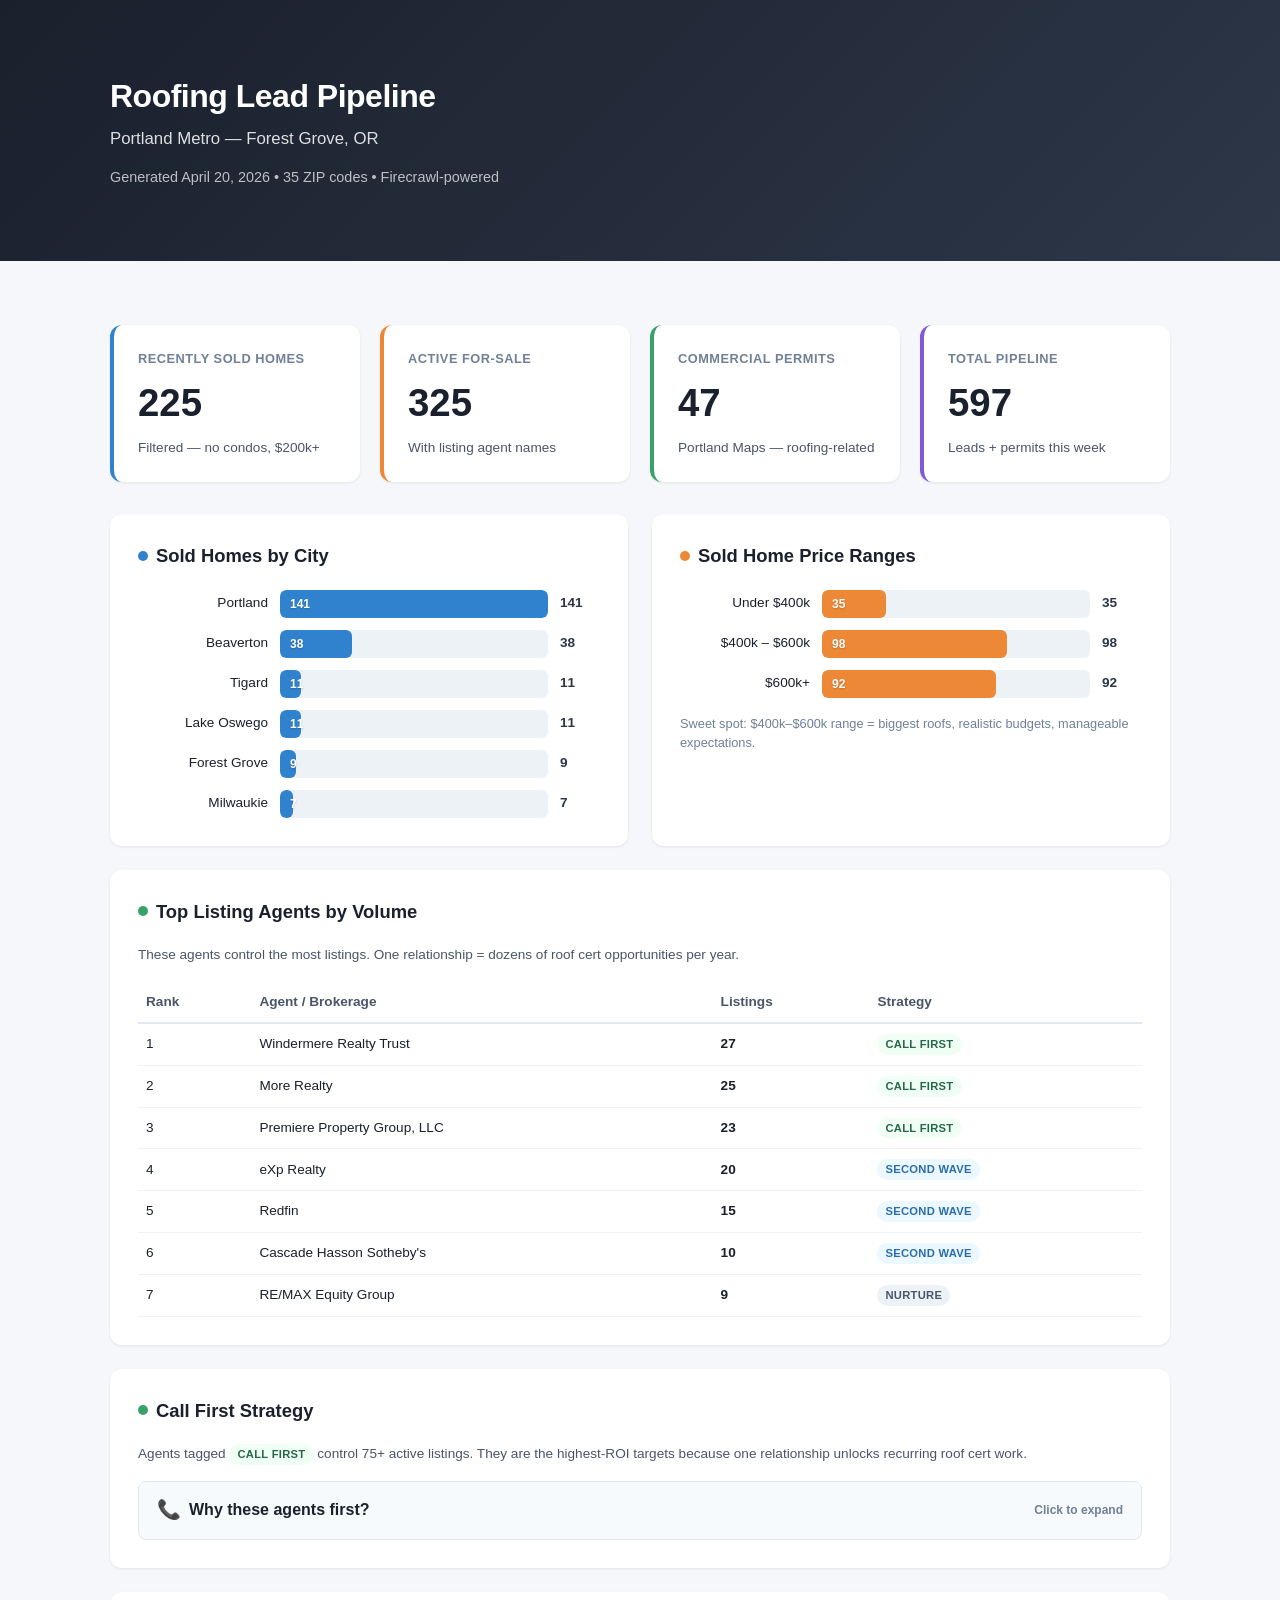
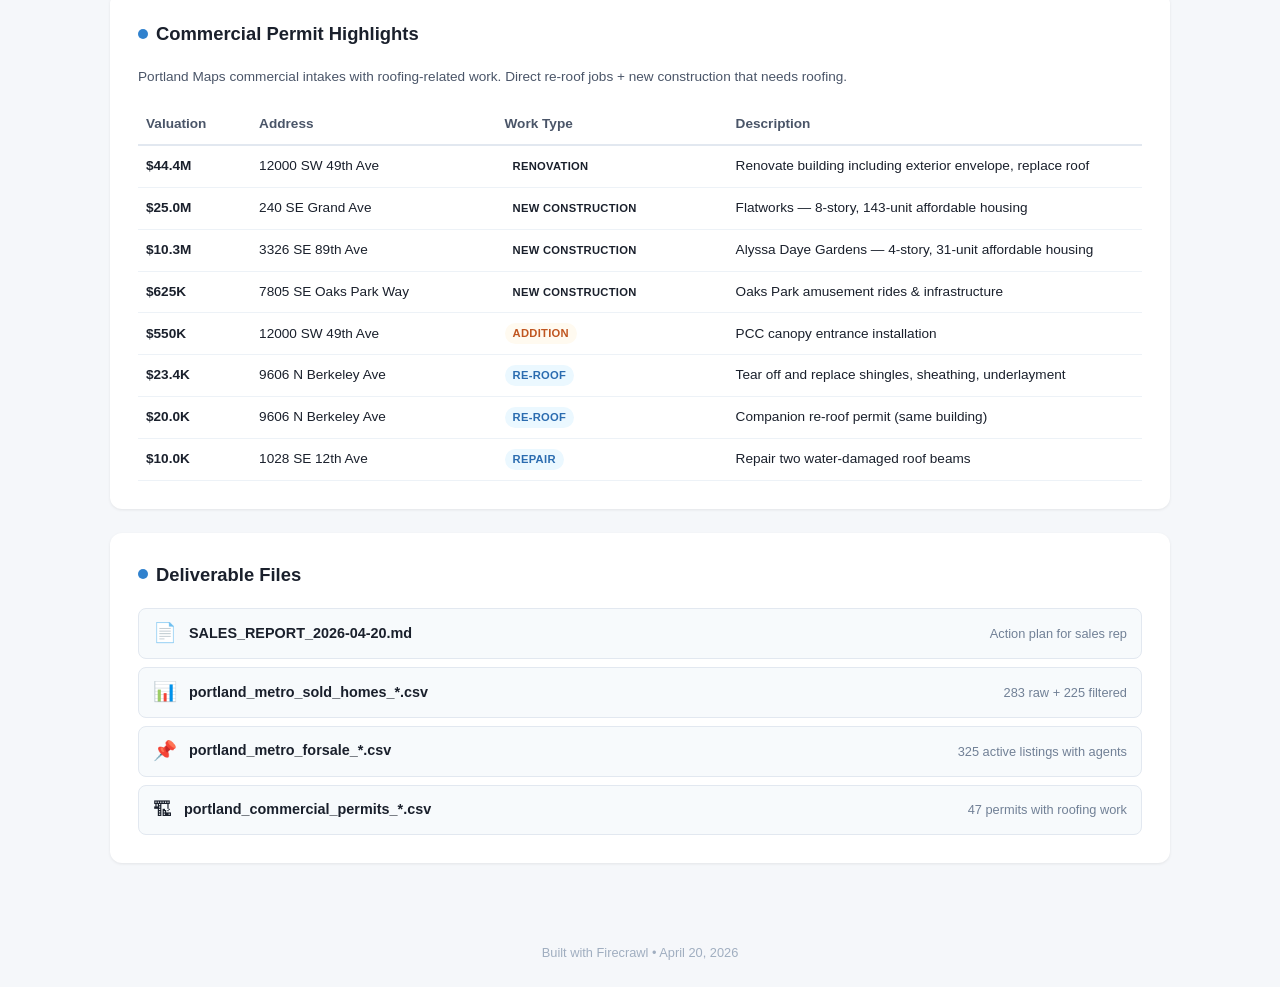
==== roofing-leads-dashboard/index.html @ 5775a107 "Add roofing leads dashboard for Portland Metro" ====
<!DOCTYPE html>
<html lang="en">
<head>
<meta charset="UTF-8">
<meta name="viewport" content="width=device-width, initial-scale=1.0">
<title>Roofing Lead Pipeline Dashboard</title>
<style>
  * { box-sizing: border-box; margin: 0; padding: 0; }
  body {
    font-family: -apple-system, BlinkMacSystemFont, "Segoe UI", Roboto, Helvetica, Arial, sans-serif;
    background: #f5f7fa;
    color: #1a202c;
    line-height: 1.5;
  }
  .container { max-width: 1100px; margin: 0 auto; padding: 32px 20px; }
  header {
    background: linear-gradient(135deg, #1a202c 0%, #2d3748 100%);
    color: #fff;
    padding: 40px 0;
    margin-bottom: 32px;
  }
  header h1 { font-size: 2rem; font-weight: 700; letter-spacing: -0.5px; }
  header p { opacity: 0.85; margin-top: 6px; font-size: 1.05rem; }
  header .meta { margin-top: 16px; font-size: 0.9rem; opacity: 0.7; }

  .kpi-grid {
    display: grid;
    grid-template-columns: repeat(auto-fit, minmax(220px, 1fr));
    gap: 20px;
    margin-bottom: 32px;
  }
  .kpi-card {
    background: #fff;
    border-radius: 12px;
    padding: 24px;
    box-shadow: 0 1px 3px rgba(0,0,0,0.08);
    border-left: 4px solid #3182ce;
  }
  .kpi-card.orange { border-left-color: #ed8936; }
  .kpi-card.green { border-left-color: #38a169; }
  .kpi-card.purple { border-left-color: #805ad5; }
  .kpi-label { font-size: 0.8rem; text-transform: uppercase; letter-spacing: 0.5px; color: #718096; font-weight: 600; }
  .kpi-value { font-size: 2.4rem; font-weight: 800; margin: 6px 0; color: #1a202c; }
  .kpi-sub { font-size: 0.85rem; color: #4a5568; }

  .section {
    background: #fff;
    border-radius: 12px;
    padding: 28px;
    margin-bottom: 24px;
    box-shadow: 0 1px 3px rgba(0,0,0,0.08);
  }
  .section h2 {
    font-size: 1.15rem;
    font-weight: 700;
    margin-bottom: 20px;
    display: flex;
    align-items: center;
    gap: 8px;
  }
  .section h2 .dot {
    width: 10px; height: 10px; border-radius: 50%; background: #3182ce; display: inline-block;
  }
  .section h2 .dot.orange { background: #ed8936; }
  .section h2 .dot.green { background: #38a169; }

  .bar-chart { display: flex; flex-direction: column; gap: 12px; }
  .bar-row { display: flex; align-items: center; gap: 12px; }
  .bar-label { width: 130px; font-size: 0.85rem; font-weight: 500; text-align: right; flex-shrink: 0; }
  .bar-track { flex: 1; background: #edf2f7; border-radius: 6px; height: 28px; overflow: hidden; position: relative; }
  .bar-fill { height: 100%; border-radius: 6px; transition: width 0.6s ease; display: flex; align-items: center; padding-left: 10px; }
  .bar-fill.blue { background: #3182ce; }
  .bar-fill.orange { background: #ed8936; }
  .bar-fill.green { background: #38a169; }
  .bar-fill.purple { background: #805ad5; }
  .bar-value { font-size: 0.75rem; font-weight: 700; color: #fff; text-shadow: 0 1px 2px rgba(0,0,0,0.2); }
  .bar-count { width: 40px; font-size: 0.85rem; font-weight: 700; color: #2d3748; text-align: left; }

  .two-col { display: grid; grid-template-columns: 1fr 1fr; gap: 24px; }
  @media (max-width: 768px) { .two-col { grid-template-columns: 1fr; } }

  table { width: 100%; border-collapse: collapse; font-size: 0.85rem; }
  th { text-align: left; padding: 10px 8px; border-bottom: 2px solid #e2e8f0; color: #4a5568; font-weight: 600; }
  td { padding: 10px 8px; border-bottom: 1px solid #edf2f7; }
  tr:hover td { background: #f7fafc; }
  .truncate { max-width: 280px; overflow: hidden; text-overflow: ellipsis; white-space: nowrap; }
  .badge {
    display: inline-block; padding: 2px 8px; border-radius: 12px; font-size: 0.7rem; font-weight: 700;
    text-transform: uppercase; letter-spacing: 0.3px;
  }
  .badge.blue { background: #ebf8ff; color: #2b6cb0; }
  .badge.orange { background: #fffaf0; color: #c05621; }
  .badge.green { background: #f0fff4; color: #276749; }
  .badge.gray { background: #edf2f7; color: #4a5568; }

  .file-list { display: flex; flex-direction: column; gap: 8px; }
  .file-item {
    display: flex; align-items: center; gap: 12px; padding: 10px 14px;
    background: #f7fafc; border-radius: 8px; border: 1px solid #e2e8f0;
  }
  .file-icon { font-size: 1.2rem; }
  .file-name { font-weight: 600; font-size: 0.9rem; }
  .file-desc { font-size: 0.8rem; color: #718096; margin-left: auto; }

  footer {
    text-align: center; padding: 24px; color: #a0aec0; font-size: 0.8rem;
  }
</style>
</head>
<body>

<header>
  <div class="container">
    <h1>Roofing Lead Pipeline</h1>
    <p>Portland Metro &mdash; Forest Grove, OR</p>
    <div class="meta">Generated April 20, 2026 &bull; 35 ZIP codes &bull; Firecrawl-powered</div>
  </div>
</header>

<div class="container">

  <!-- KPIs -->
  <div class="kpi-grid">
    <div class="kpi-card">
      <div class="kpi-label">Recently Sold Homes</div>
      <div class="kpi-value">225</div>
      <div class="kpi-sub">Filtered &mdash; no condos, $200k+</div>
    </div>
    <div class="kpi-card orange">
      <div class="kpi-label">Active For-Sale</div>
      <div class="kpi-value">325</div>
      <div class="kpi-sub">With listing agent names</div>
    </div>
    <div class="kpi-card green">
      <div class="kpi-label">Commercial Permits</div>
      <div class="kpi-value">47</div>
      <div class="kpi-sub">Portland Maps &mdash; roofing-related</div>
    </div>
    <div class="kpi-card purple">
      <div class="kpi-label">Total Pipeline</div>
      <div class="kpi-value">597</div>
      <div class="kpi-sub">Leads + permits this week</div>
    </div>
  </div>

  <div class="two-col">
    <!-- Sold by City -->
    <div class="section">
      <h2><span class="dot blue"></span> Sold Homes by City</h2>
      <div class="bar-chart">
        <div class="bar-row">
          <div class="bar-label">Portland</div>
          <div class="bar-track"><div class="bar-fill blue" style="width:100%"><span class="bar-value">141</span></div></div>
          <div class="bar-count">141</div>
        </div>
        <div class="bar-row">
          <div class="bar-label">Beaverton</div>
          <div class="bar-track"><div class="bar-fill blue" style="width:27%"><span class="bar-value">38</span></div></div>
          <div class="bar-count">38</div>
        </div>
        <div class="bar-row">
          <div class="bar-label">Tigard</div>
          <div class="bar-track"><div class="bar-fill blue" style="width:8%"><span class="bar-value">11</span></div></div>
          <div class="bar-count">11</div>
        </div>
        <div class="bar-row">
          <div class="bar-label">Lake Oswego</div>
          <div class="bar-track"><div class="bar-fill blue" style="width:8%"><span class="bar-value">11</span></div></div>
          <div class="bar-count">11</div>
        </div>
        <div class="bar-row">
          <div class="bar-label">Forest Grove</div>
          <div class="bar-track"><div class="bar-fill blue" style="width:6%"><span class="bar-value">9</span></div></div>
          <div class="bar-count">9</div>
        </div>
        <div class="bar-row">
          <div class="bar-label">Milwaukie</div>
          <div class="bar-track"><div class="bar-fill blue" style="width:5%"><span class="bar-value">7</span></div></div>
          <div class="bar-count">7</div>
        </div>
      </div>
    </div>

    <!-- Price Distribution -->
    <div class="section">
      <h2><span class="dot orange"></span> Sold Home Price Ranges</h2>
      <div class="bar-chart">
        <div class="bar-row">
          <div class="bar-label">Under $400k</div>
          <div class="bar-track"><div class="bar-fill orange" style="width:24%"><span class="bar-value">35</span></div></div>
          <div class="bar-count">35</div>
        </div>
        <div class="bar-row">
          <div class="bar-label">$400k &ndash; $600k</div>
          <div class="bar-track"><div class="bar-fill orange" style="width:69%"><span class="bar-value">98</span></div></div>
          <div class="bar-count">98</div>
        </div>
        <div class="bar-row">
          <div class="bar-label">$600k+</div>
          <div class="bar-track"><div class="bar-fill orange" style="width:65%"><span class="bar-value">92</span></div></div>
          <div class="bar-count">92</div>
        </div>
      </div>
      <p style="margin-top:16px; font-size:0.8rem; color:#718096;">
        Sweet spot: $400k&ndash;$600k range = biggest roofs, realistic budgets, manageable expectations.
      </p>
    </div>
  </div>

  <!-- Top Agents -->
  <div class="section">
    <h2><span class="dot green"></span> Top Listing Agents by Volume</h2>
    <p style="margin-bottom:16px; font-size:0.85rem; color:#4a5568;">
      These agents control the most listings. One relationship = dozens of roof cert opportunities per year.
    </p>
    <table>
      <thead>
        <tr><th>Rank</th><th>Agent / Brokerage</th><th>Listings</th><th>Strategy</th></tr>
      </thead>
      <tbody>
        <tr><td>1</td><td>Windermere Realty Trust</td><td><strong>27</strong></td><td><span class="badge green">Call first</span></td></tr>
        <tr><td>2</td><td>More Realty</td><td><strong>25</strong></td><td><span class="badge green">Call first</span></td></tr>
        <tr><td>3</td><td>Premiere Property Group, LLC</td><td><strong>23</strong></td><td><span class="badge green">Call first</span></td></tr>
        <tr><td>4</td><td>eXp Realty</td><td><strong>20</strong></td><td><span class="badge blue">Second wave</span></td></tr>
        <tr><td>5</td><td>Redfin</td><td><strong>15</strong></td><td><span class="badge blue">Second wave</span></td></tr>
        <tr><td>6</td><td>Cascade Hasson Sotheby's</td><td><strong>10</strong></td><td><span class="badge blue">Second wave</span></td></tr>
        <tr><td>7</td><td>RE/MAX Equity Group</td><td><strong>9</strong></td><td><span class="badge gray">Nurture</span></td></tr>
      </tbody>
    </table>
  </div>

  <!-- Call First Strategy -->
  <div class="section">
    <h2><span class="dot green"></span> Call First Strategy</h2>
    <p style="margin-bottom:16px; font-size:0.85rem; color:#4a5568;">
      Agents tagged <span class="badge green">Call first</span> control 75+ active listings. They are the highest-ROI targets because one relationship unlocks recurring roof cert work.
    </p>

    <details style="background:#f7fafc; border-radius:8px; border:1px solid #e2e8f0;">
      <summary style="padding:14px 18px; font-weight:700; cursor:pointer; list-style:none; display:flex; align-items:center; gap:8px;">
        <span style="font-size:1.2rem;">&#128222;</span> Why these agents first?
        <span style="margin-left:auto; font-size:0.75rem; color:#718096;">Click to expand</span>
      </summary>
      <div style="padding:0 18px 18px;">
        <ul style="margin:12px 0 16px 18px; font-size:0.85rem; color:#4a5568;">
          <li><strong>Volume:</strong> Windermere, More Realty, and Premiere control 75 listings today. That's 75 potential inspections before summer.</li>
          <li><strong>FHA/VA dependency:</strong> First-time buyers use FHA/VA loans. Those loans require roof certification. Agents who sell $400k-$600k homes hit this constantly.</li>
          <li><strong>Speed wins:</strong> Agents are burned by roofers who ghost them or take 2 weeks to show up. If you answer on the first ring and inspect within 48 hours, you become their default.</li>
          <li><strong>Recurring revenue:</strong> A good agent lists 8-15 homes per year. Each one needs a pre-listing inspection or buyer cert. One agent = $10k-$25k/year.</li>
        </ul>

        <div style="background:#fff; border-radius:8px; border:1px solid #e2e8f0; padding:16px; margin-bottom:12px;">
          <div style="font-size:0.75rem; text-transform:uppercase; letter-spacing:0.5px; color:#718096; font-weight:700; margin-bottom:8px;">Script 1 — Cold Call</div>
          <p style="font-size:0.85rem; color:#2d3748; line-height:1.6;">
            <em>"Hi [Agent Name], I'm [Name] with [Company]. I specialize in fast roof certifications for FHA and VA buyers — 48-hour turnaround, flat fee. I noticed you have a listing on [Address]. Do any of your current listings need a roof cert, or would a free pre-listing inspection help you price it right?"</em>
          </p>
        </div>

        <div style="background:#fff; border-radius:8px; border:1px solid #e2e8f0; padding:16px; margin-bottom:12px;">
          <div style="font-size:0.75rem; text-transform:uppercase; letter-spacing:0.5px; color:#718096; font-weight:700; margin-bottom:8px;">Script 2 — Follow-up Text (after first call)</div>
          <p style="font-size:0.85rem; color:#2d3748; line-height:1.6;">
            <em>"Hi [Agent Name], it's [Name] from [Company]. Following up on the roof cert conversation. I'm attaching a one-page rate sheet + 3 recent before/afters from [Neighborhood]. Happy to do a free pre-listing inspection on your toughest listing to prove the quality. Let me know!"</em>
          </p>
        </div>

        <div style="background:#fff; border-radius:8px; border:1px solid #e2e8f0; padding:16px;">
          <div style="font-size:0.75rem; text-transform:uppercase; letter-spacing:0.5px; color:#718096; font-weight:700; margin-bottom:8px;">Script 3 — Door knock (sold homes)</div>
          <p style="font-size:0.85rem; color:#2d3748; line-height:1.6;">
            <em>"Hi, I'm [Name] with [Company]. We're doing roof inspections in [Neighborhood] this week. Most home inspectors only glance at the roof from the driveway — we check attic ventilation, flashing, and surface condition. It's $99 for new homeowners, takes 30 minutes, and you get a written report for your insurance. Can I schedule you for Thursday or Friday?"</em>
          </p>
        </div>
      </div>
    </details>
  </div>

  <!-- Commercial Permits -->
  <div class="section">
    <h2><span class="dot purple"></span> Commercial Permit Highlights</h2>
    <p style="margin-bottom:16px; font-size:0.85rem; color:#4a5568;">
      Portland Maps commercial intakes with roofing-related work. Direct re-roof jobs + new construction that needs roofing.
    </p>
    <table>
      <thead>
        <tr><th>Valuation</th><th>Address</th><th>Work Type</th><th>Description</th></tr>
      </thead>
      <tbody>
        <tr>
          <td><strong>$44.4M</strong></td>
          <td>12000 SW 49th Ave</td>
          <td><span class="badge purple">Renovation</span></td>
          <td class="truncate">Renovate building including exterior envelope, replace roof</td>
        </tr>
        <tr>
          <td><strong>$25.0M</strong></td>
          <td>240 SE Grand Ave</td>
          <td><span class="badge purple">New Construction</span></td>
          <td class="truncate">Flatworks &mdash; 8-story, 143-unit affordable housing</td>
        </tr>
        <tr>
          <td><strong>$10.3M</strong></td>
          <td>3326 SE 89th Ave</td>
          <td><span class="badge purple">New Construction</span></td>
          <td class="truncate">Alyssa Daye Gardens &mdash; 4-story, 31-unit affordable housing</td>
        </tr>
        <tr>
          <td><strong>$625K</strong></td>
          <td>7805 SE Oaks Park Way</td>
          <td><span class="badge purple">New Construction</span></td>
          <td class="truncate">Oaks Park amusement rides & infrastructure</td>
        </tr>
        <tr>
          <td><strong>$550K</strong></td>
          <td>12000 SW 49th Ave</td>
          <td><span class="badge orange">Addition</span></td>
          <td class="truncate">PCC canopy entrance installation</td>
        </tr>
        <tr>
          <td><strong>$23.4K</strong></td>
          <td>9606 N Berkeley Ave</td>
          <td><span class="badge blue">Re-Roof</span></td>
          <td class="truncate">Tear off and replace shingles, sheathing, underlayment</td>
        </tr>
        <tr>
          <td><strong>$20.0K</strong></td>
          <td>9606 N Berkeley Ave</td>
          <td><span class="badge blue">Re-Roof</span></td>
          <td class="truncate">Companion re-roof permit (same building)</td>
        </tr>
        <tr>
          <td><strong>$10.0K</strong></td>
          <td>1028 SE 12th Ave</td>
          <td><span class="badge blue">Repair</span></td>
          <td class="truncate">Repair two water-damaged roof beams</td>
        </tr>
      </tbody>
    </table>
  </div>

  <!-- Files -->
  <div class="section">
    <h2><span class="dot"></span> Deliverable Files</h2>
    <div class="file-list">
      <div class="file-item">
        <span class="file-icon">&#128196;</span>
        <span class="file-name">SALES_REPORT_2026-04-20.md</span>
        <span class="file-desc">Action plan for sales rep</span>
      </div>
      <div class="file-item">
        <span class="file-icon">&#128202;</span>
        <span class="file-name">portland_metro_sold_homes_*.csv</span>
        <span class="file-desc">283 raw + 225 filtered</span>
      </div>
      <div class="file-item">
        <span class="file-icon">&#128204;</span>
        <span class="file-name">portland_metro_forsale_*.csv</span>
        <span class="file-desc">325 active listings with agents</span>
      </div>
      <div class="file-item">
        <span class="file-icon">&#127959;</span>
        <span class="file-name">portland_commercial_permits_*.csv</span>
        <span class="file-desc">47 permits with roofing work</span>
      </div>
    </div>
  </div>

</div>

<footer>
  Built with Firecrawl &bull; April 20, 2026
</footer>

</body>
</html>
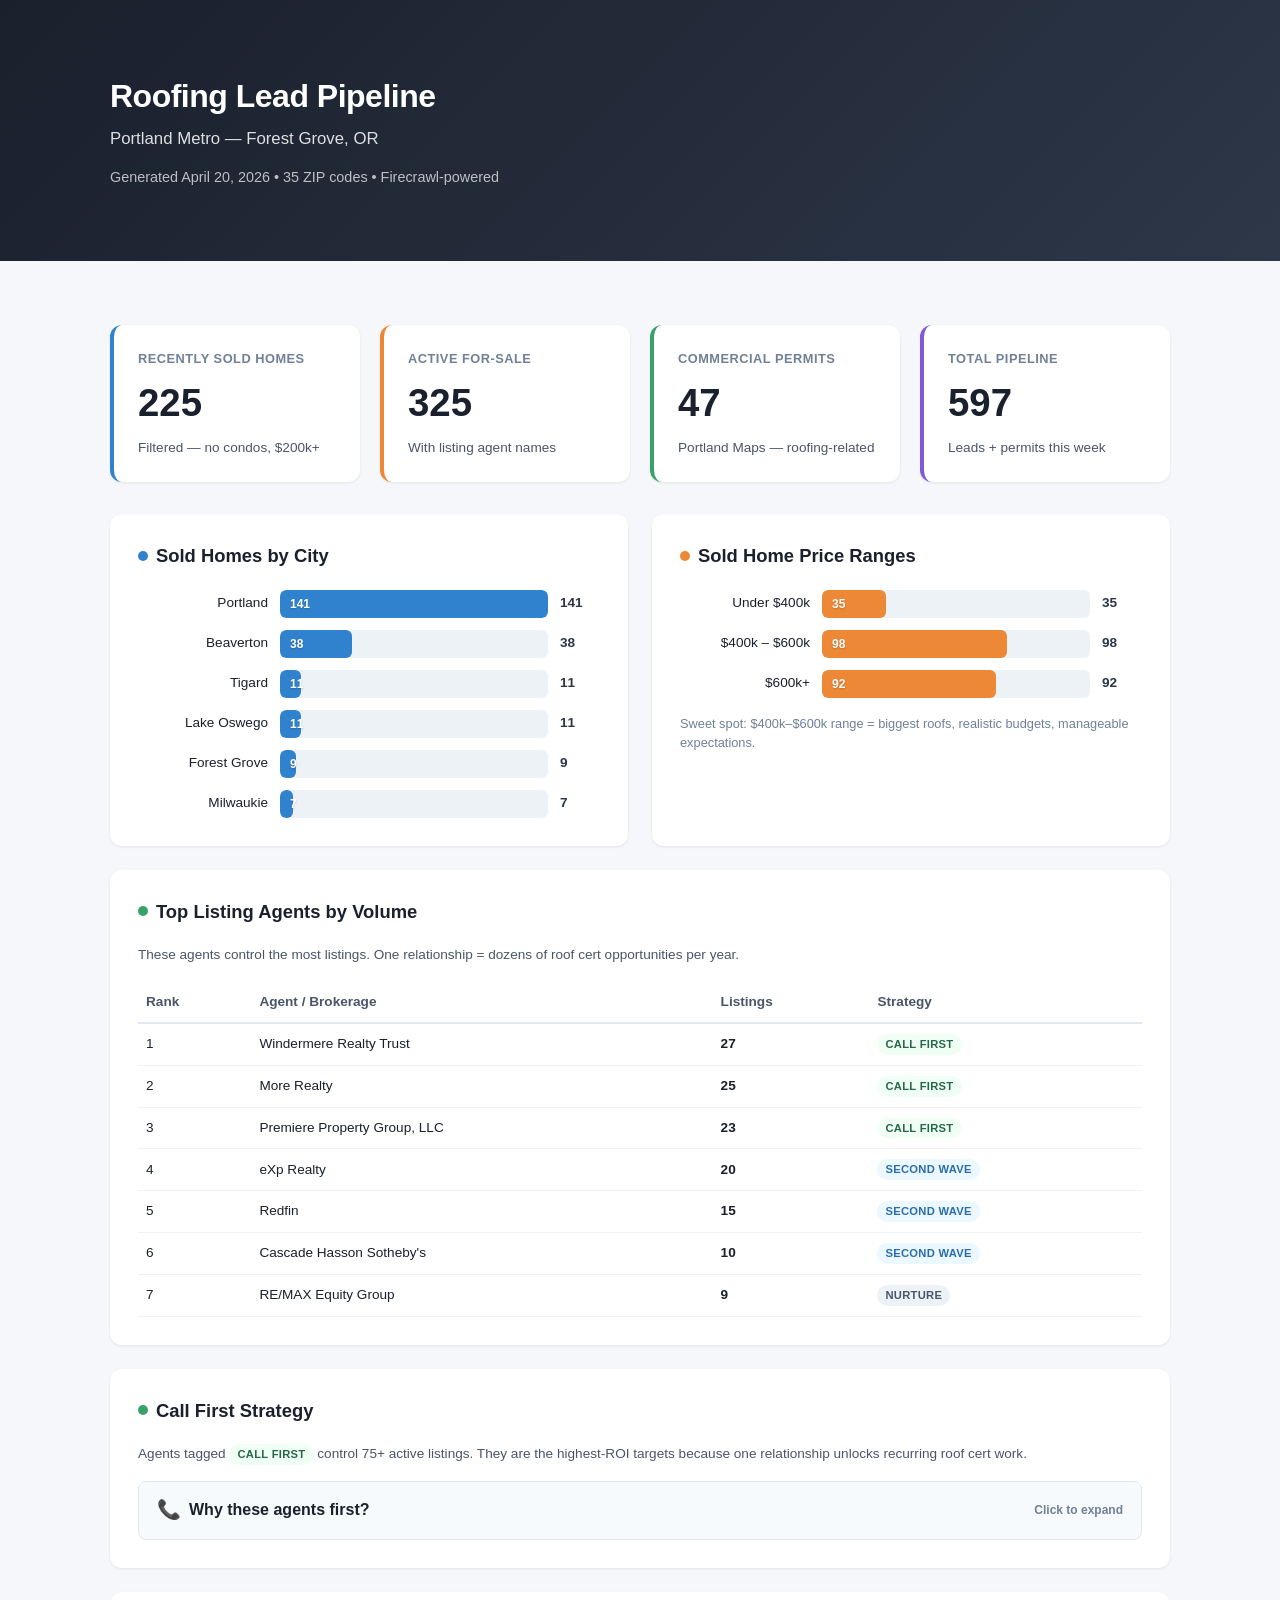
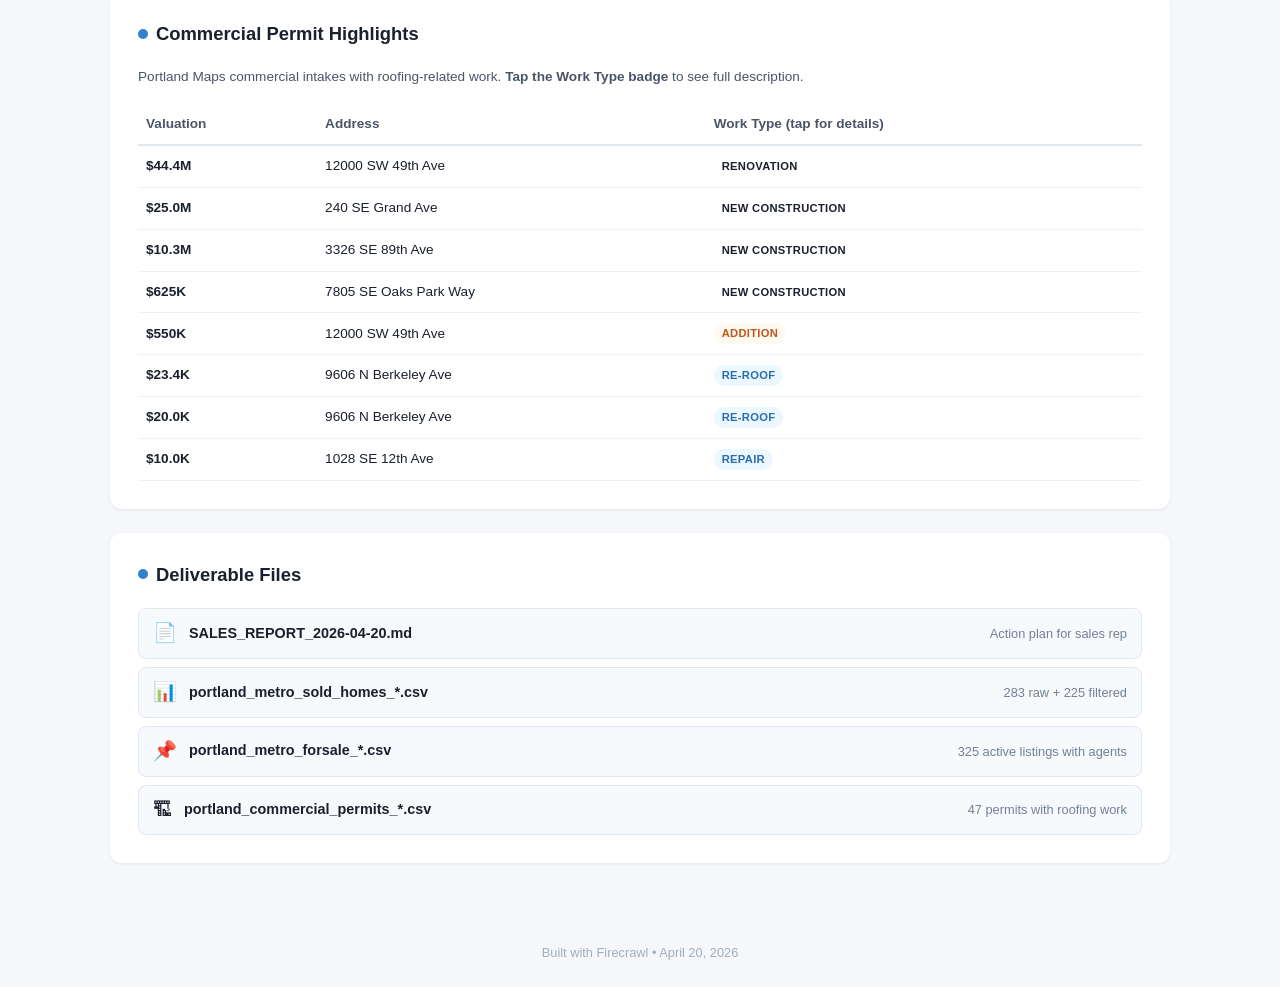
==== commit 91c2771d: "Make commercial permit work type badges clickable with popup descriptions" ====
--- a/roofing-leads-dashboard/index.html
+++ b/roofing-leads-dashboard/index.html
@@ -77,7 +77,45 @@
   .bar-count { width: 40px; font-size: 0.85rem; font-weight: 700; color: #2d3748; text-align: left; }
 
   .two-col { display: grid; grid-template-columns: 1fr 1fr; gap: 24px; }
-  @media (max-width: 768px) { .two-col { grid-template-columns: 1fr; } }
+
+  /* Mobile Optimizations */
+  @media (max-width: 768px) {
+    .two-col { grid-template-columns: 1fr; }
+    .container { padding: 16px 12px; }
+    header { padding: 24px 0; }
+    header h1 { font-size: 1.4rem; }
+    header p { font-size: 0.9rem; }
+    header .meta { font-size: 0.75rem; }
+    .kpi-grid { grid-template-columns: 1fr 1fr; gap: 12px; }
+    .kpi-card { padding: 16px; }
+    .kpi-value { font-size: 1.8rem; }
+    .kpi-label { font-size: 0.7rem; }
+    .kpi-sub { font-size: 0.75rem; }
+    .section { padding: 18px; }
+    .section h2 { font-size: 1rem; margin-bottom: 14px; }
+    .bar-label { width: 100px; font-size: 0.75rem; }
+    .bar-track { height: 22px; }
+    .bar-value { font-size: 0.65rem; }
+    .bar-count { width: 30px; font-size: 0.75rem; }
+    table { font-size: 0.75rem; }
+    th, td { padding: 8px 6px; }
+    .badge { padding: 1px 6px; font-size: 0.6rem; }
+    .permit-badge { padding: 3px 8px; font-size: 0.7rem; }
+    #permits-table { font-size: 0.8rem; }
+    #permits-table th, #permits-table td { padding: 10px 8px; }
+    details summary { padding: 12px 14px; font-size: 0.9rem; }
+    details > div { padding: 0 14px 14px; }
+    ul { margin: 10px 0 14px 16px; }
+    details div > div { padding: 12px; margin-bottom: 10px; }
+    .file-item { padding: 8px 10px; }
+    .file-name { font-size: 0.8rem; }
+    .file-desc { font-size: 0.7rem; }
+    footer { padding: 16px; font-size: 0.75rem; }
+  }
+
+  @media (max-width: 480px) {
+    .kpi-grid { grid-template-columns: 1fr; }
+  }
 
   table { width: 100%; border-collapse: collapse; font-size: 0.85rem; }
   th { text-align: left; padding: 10px 8px; border-bottom: 2px solid #e2e8f0; color: #4a5568; font-weight: 600; }
@@ -277,64 +315,82 @@
   <div class="section">
     <h2><span class="dot purple"></span> Commercial Permit Highlights</h2>
     <p style="margin-bottom:16px; font-size:0.85rem; color:#4a5568;">
-      Portland Maps commercial intakes with roofing-related work. Direct re-roof jobs + new construction that needs roofing.
+      Portland Maps commercial intakes with roofing-related work. <strong>Tap the Work Type badge</strong> to see full description.
     </p>
-    <table>
+    <table id="permits-table">
       <thead>
-        <tr><th>Valuation</th><th>Address</th><th>Work Type</th><th>Description</th></tr>
+        <tr><th>Valuation</th><th>Address</th><th>Work Type (tap for details)</th></tr>
       </thead>
       <tbody>
         <tr>
           <td><strong>$44.4M</strong></td>
           <td>12000 SW 49th Ave</td>
-          <td><span class="badge purple">Renovation</span></td>
-          <td class="truncate">Renovate building including exterior envelope, replace roof</td>
+          <td><span class="badge purple permit-badge" data-desc="Renovate building including exterior envelope, replace roof, windows, and structural repairs">Renovation</span></td>
         </tr>
         <tr>
           <td><strong>$25.0M</strong></td>
           <td>240 SE Grand Ave</td>
-          <td><span class="badge purple">New Construction</span></td>
-          <td class="truncate">Flatworks &mdash; 8-story, 143-unit affordable housing</td>
+          <td><span class="badge purple permit-badge" data-desc="Flatworks — 8-story, 143-unit affordable housing building with ground floor parking">New Construction</span></td>
         </tr>
         <tr>
           <td><strong>$10.3M</strong></td>
           <td>3326 SE 89th Ave</td>
-          <td><span class="badge purple">New Construction</span></td>
-          <td class="truncate">Alyssa Daye Gardens &mdash; 4-story, 31-unit affordable housing</td>
+          <td><span class="badge purple permit-badge" data-desc="Alyssa Daye Gardens — 4-story, 31-unit affordable housing building">New Construction</span></td>
         </tr>
         <tr>
           <td><strong>$625K</strong></td>
           <td>7805 SE Oaks Park Way</td>
-          <td><span class="badge purple">New Construction</span></td>
-          <td class="truncate">Oaks Park amusement rides & infrastructure</td>
+          <td><span class="badge purple permit-badge" data-desc="Oaks Park amusement rides & infrastructure — includes site and utility work">New Construction</span></td>
         </tr>
         <tr>
           <td><strong>$550K</strong></td>
           <td>12000 SW 49th Ave</td>
-          <td><span class="badge orange">Addition</span></td>
-          <td class="truncate">PCC canopy entrance installation</td>
+          <td><span class="badge orange permit-badge" data-desc="PCC canopy entrance installation — new covered entryway">Addition</span></td>
         </tr>
         <tr>
           <td><strong>$23.4K</strong></td>
           <td>9606 N Berkeley Ave</td>
-          <td><span class="badge blue">Re-Roof</span></td>
-          <td class="truncate">Tear off and replace shingles, sheathing, underlayment</td>
+          <td><span class="badge blue permit-badge" data-desc="Tear off and replace 1 layer of shingles, replace portions of sheathing, install roof runner underlayment">Re-Roof</span></td>
         </tr>
         <tr>
           <td><strong>$20.0K</strong></td>
           <td>9606 N Berkeley Ave</td>
-          <td><span class="badge blue">Re-Roof</span></td>
-          <td class="truncate">Companion re-roof permit (same building)</td>
+          <td><span class="badge blue permit-badge" data-desc="Companion re-roof permit — tear off and replace shingles on same building">Re-Roof</span></td>
         </tr>
         <tr>
           <td><strong>$10.0K</strong></td>
           <td>1028 SE 12th Ave</td>
-          <td><span class="badge blue">Repair</span></td>
-          <td class="truncate">Repair two water-damaged roof beams</td>
+          <td><span class="badge blue permit-badge" data-desc="Repair two water-damaged roof beams — structural repair after water intrusion">Repair</span></td>
         </tr>
       </tbody>
     </table>
   </div>
+
+  <!-- Popup Modal -->
+  <div id="desc-popup" style="display:none; position:fixed; top:0; left:0; width:100%; height:100%; background:rgba(0,0,0,0.7); z-index:1000; justify-content:center; align-items:center; padding:20px;">
+    <div style="background:#fff; border-radius:12px; padding:24px; max-width:400px; width:100%; box-shadow:0 10px 40px rgba(0,0,0,0.3); position:relative;">
+      <button onclick="closePopup()" style="position:absolute; top:12px; right:12px; background:none; border:none; font-size:1.5rem; cursor:pointer; color:#718096;">&times;</button>
+      <div style="font-size:0.75rem; text-transform:uppercase; letter-spacing:0.5px; color:#805ad5; font-weight:700; margin-bottom:8px;">Project Description</div>
+      <p id="popup-text" style="font-size:1rem; color:#2d3748; line-height:1.5; margin:0;"></p>
+    </div>
+  </div>
+
+  <script>
+    document.querySelectorAll('.permit-badge').forEach(badge => {
+      badge.style.cursor = 'pointer';
+      badge.addEventListener('click', function() {
+        const desc = this.getAttribute('data-desc');
+        document.getElementById('popup-text').textContent = desc;
+        document.getElementById('desc-popup').style.display = 'flex';
+      });
+    });
+    function closePopup() {
+      document.getElementById('desc-popup').style.display = 'none';
+    }
+    document.getElementById('desc-popup').addEventListener('click', function(e) {
+      if (e.target === this) closePopup();
+    });
+  </script>
 
   <!-- Files -->
   <div class="section">
